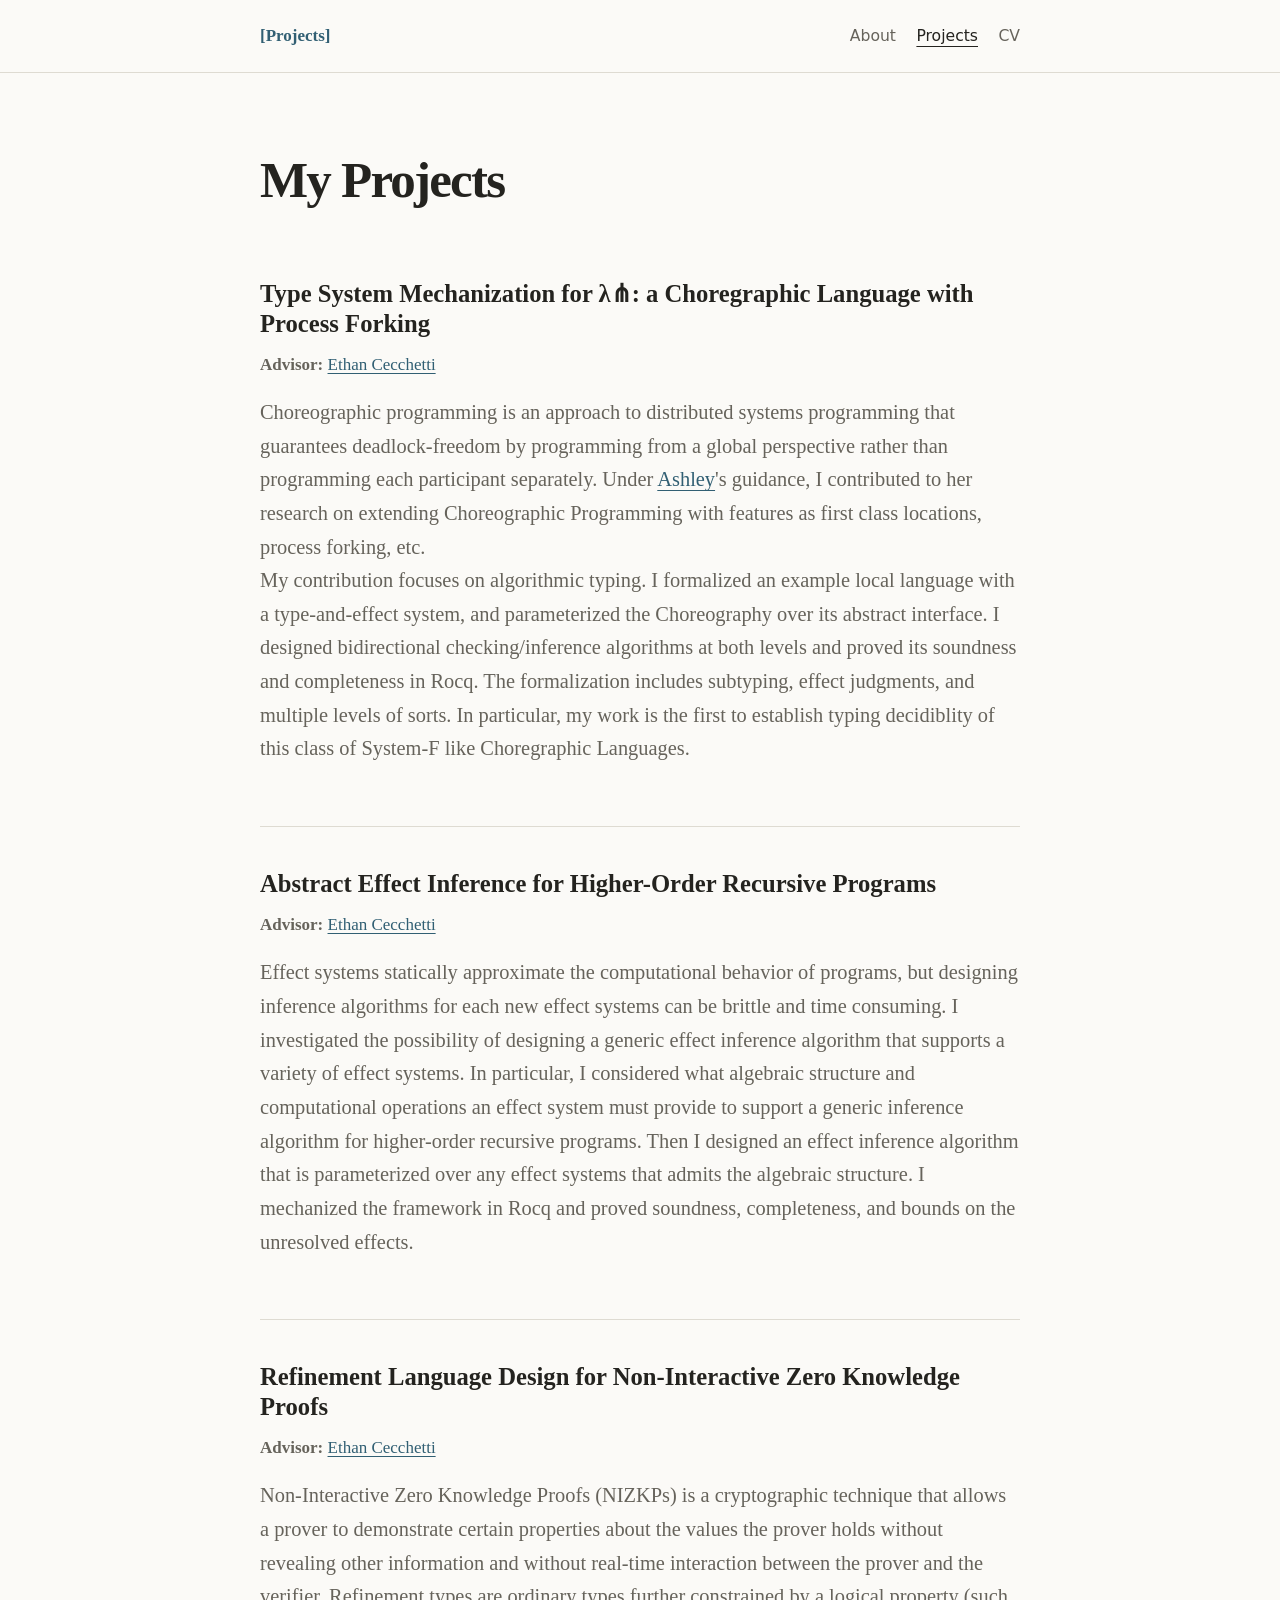
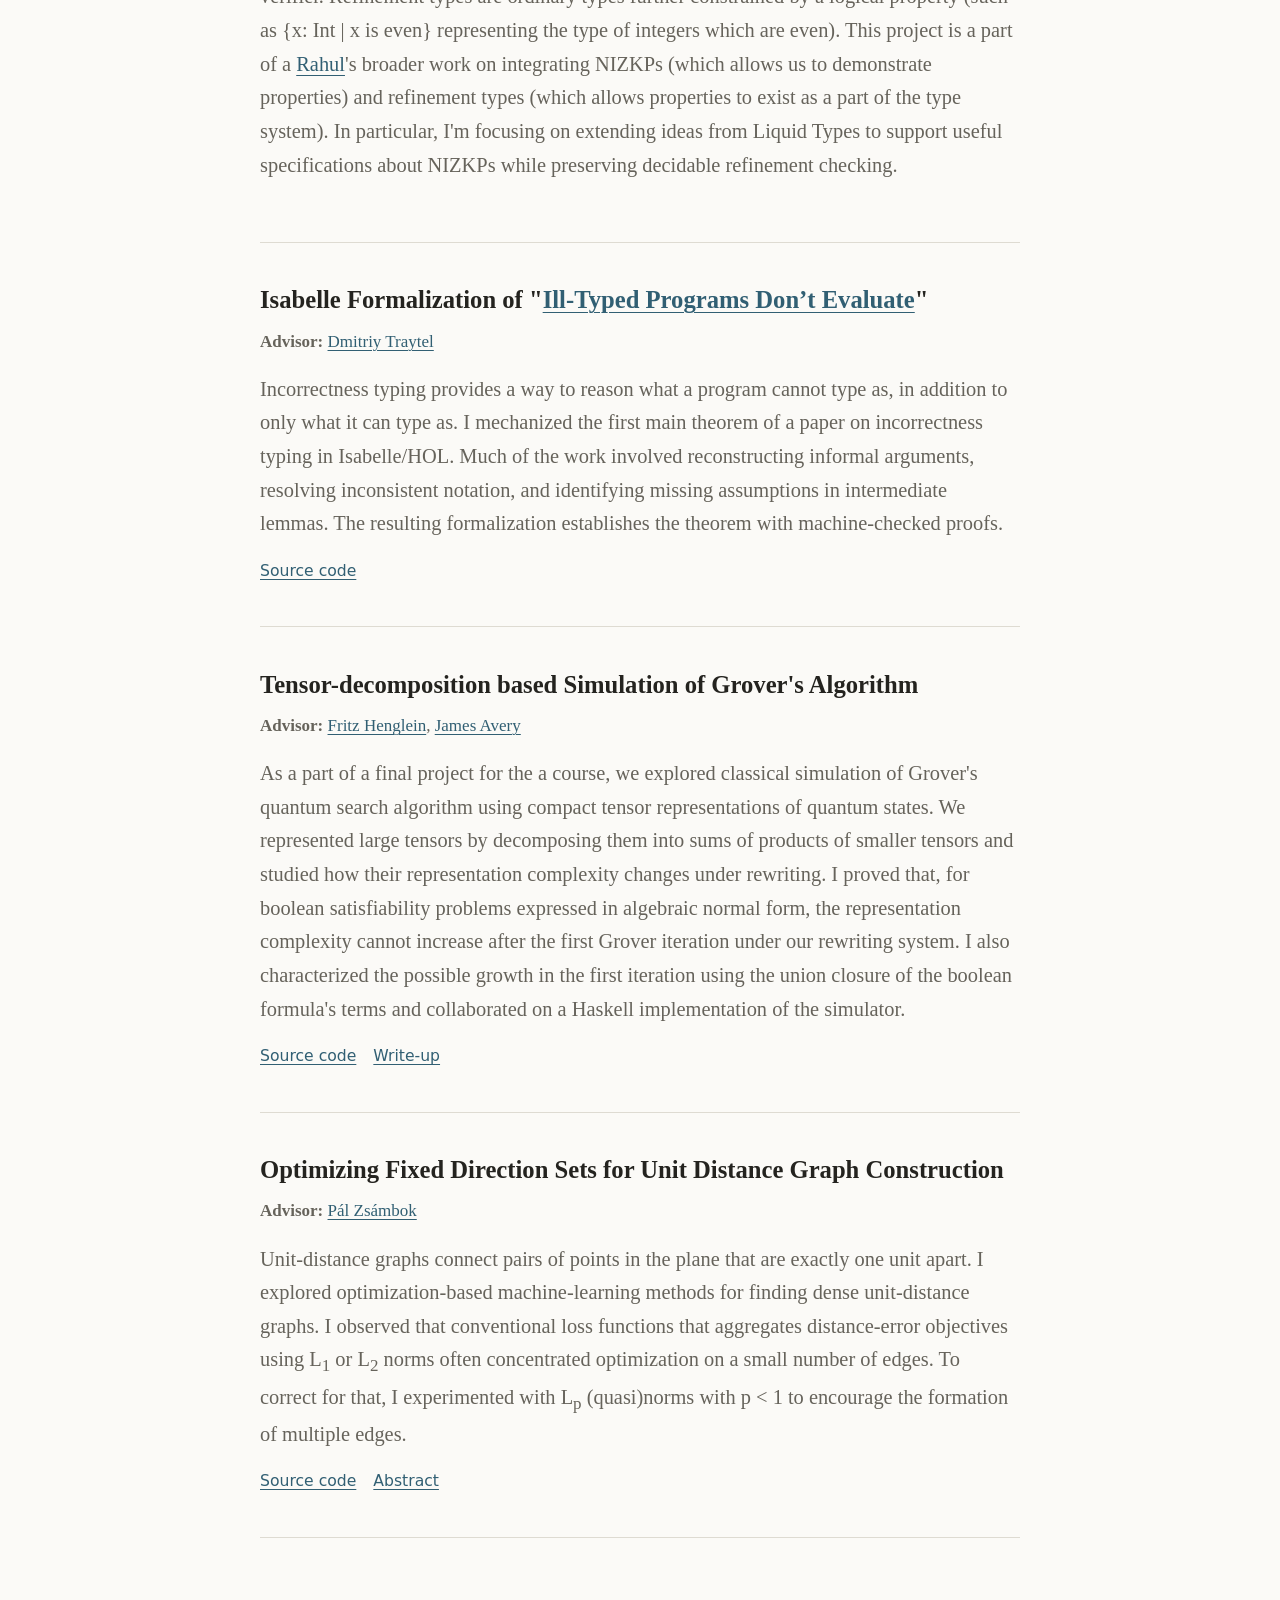
==== projects.html @ 69cb3bda "initial commit" ====
<!doctype html>
<html lang="en">

<head>
  <meta charset="utf-8">
  <meta name="viewport" content="width=device-width, initial-scale=1">
  <meta name="description" content="Projects by Your Name.">
  <title>Projects</title>
  <link rel="stylesheet" href="style.css">
</head>

<body>
  <header class="site-header">
    <div class="container header-inner">
      <span class="accent">[Projects]</span>
      <nav aria-label="Primary navigation">
        <a href="index.html">About</a>
        <a class="active" href="projects.html" aria-current="page">Projects</a>
        <a href="cv.pdf">CV</a>
      </nav>
    </div>
  </header>

  <main class="container">
    <section class="page-heading">
      <h1>My Projects</h1>
    </section>

    <section class="project-list" aria-label="Project list">
      <article class="project">
        <div class="project-heading">
          <h2>Type System Mechanization for λ⋔: a Choregraphic Language with Process Forking</h2>
          <!-- <span class="status status-active">Completed</span> -->
        </div>
        <p class="project-meta">
          <strong>Advisor:</strong> <a href="https://cecchetti.sites.cs.wisc.edu/research.html">Ethan Cecchetti</a>
        </p>
        <p>
          Choreographic programming is an approach to distributed systems programming that guarantees deadlock-freedom by programming from a global perspective rather than programming each participant separately. Under <a href="https://ashlleysam.github.io/">Ashley</a>'s guidance, I contributed to her research on extending Choreographic Programming with features as first class locations, process forking, etc. 
          <br>
          My contribution focuses on algorithmic typing. I formalized an example local language with a type-and-effect system, and parameterized the Choreography over its abstract interface. I designed bidirectional checking/inference algorithms at both levels and proved its soundness and completeness in Rocq. The formalization includes subtyping, effect judgments, and multiple levels of sorts. 
          In particular, my work is the first to establish typing decidiblity of this class of System-F like Choregraphic Languages.
        </p>
      </article>

      <article class="project">
        <div class="project-heading">
          <h2>Abstract Effect Inference for Higher-Order Recursive Programs</h2>
          <!-- <span class="status status-active">Active</span> -->
        </div>
        <p class="project-meta">
          <strong>Advisor:</strong> <a href="https://cecchetti.sites.cs.wisc.edu/research.html">Ethan Cecchetti</a>
        </p>
        <p>
          Effect systems statically approximate the computational behavior of programs, but designing inference algorithms for each new effect systems can be brittle and time consuming. I investigated the possibility of designing a generic effect inference algorithm that supports a variety of effect systems. In particular, I considered what algebraic structure and computational operations an effect system must provide to support a generic inference algorithm for higher-order recursive programs. Then I designed an effect inference algorithm that is parameterized over any effect systems that admits the algebraic structure. I mechanized the framework in Rocq and proved soundness, completeness, and bounds on the unresolved effects.
        </p>
      </article>

      <article class="project">
        <div class="project-heading">
          <h2>Refinement Language Design for Non-Interactive Zero Knowledge Proofs</h2>
          <!-- <span class="status status-active">Active</span> -->
        </div>
        <p class="project-meta">
          <strong>Advisor:</strong> <a href="https://cecchetti.sites.cs.wisc.edu/research.html">Ethan Cecchetti</a>
        </p>
        <p>
          Non-Interactive Zero Knowledge Proofs (NIZKPs) is a cryptographic technique that allows a prover to demonstrate certain properties about the values the prover holds without revealing other information and without real-time interaction between the prover and the verifier. Refinement types are ordinary types further constrained by a logical property (such as {x: Int | x is even} representing the type of integers which are even). This project is a part of a <a href="https://pages.cs.wisc.edu/~rahulk/">Rahul</a>'s broader work on integrating NIZKPs (which allows us to demonstrate properties) and refinement types (which allows properties to exist as a part of the type system). In particular, I'm focusing on extending ideas from Liquid Types to support useful specifications about NIZKPs while preserving decidable refinement checking.
        </p>
      </article>

      <article class="project">
        <div class="project-heading">
          <h2>Isabelle Formalization of "<a href="https://dl.acm.org/doi/10.1145/3632909">Ill-Typed Programs Don’t Evaluate</a>"</h2>
          <!-- <span class="status status-paused">Paused</span> -->
        </div>
        <p class="project-meta">
          <strong>Advisor:</strong> <a href="https://traytel.bitbucket.io/">Dmitriy Traytel</a>
        </p>
        <p>
          Incorrectness typing provides a way to reason what a program cannot type as, in addition to only what it can type as. I mechanized the first main theorem of a paper on incorrectness typing in Isabelle/HOL. Much of the work involved reconstructing informal arguments, resolving inconsistent notation, and identifying missing assumptions in intermediate lemmas. The resulting formalization establishes the theorem with machine-checked proofs.
        </p>
        <div class="project-links">
          <a href="https://github.com/zonghao426/two-sided-typing-isabelle">Source code</a>
        </div>
      </article>

      <article class="project">
        <div class="project-heading">
          <h2>Tensor-decomposition based Simulation of Grover's Algorithm</h2>
          <!-- <span class="status status-complete">Completed</span> -->
        </div>
        <p class="project-meta">
          <strong>Advisor:</strong> <a href="https://hjemmesider.diku.dk/~henglein/">Fritz Henglein</a>, <a href="https://research.ku.dk/search/result/profile/?id=180093">James Avery</a>
        </p>
        <p>
        As a part of a final project for the a course, we explored classical simulation of Grover's quantum search algorithm using compact tensor representations of quantum states. We represented large tensors by decomposing them into sums of products of smaller tensors and studied how their representation complexity changes under rewriting. I proved that, for boolean satisfiability problems expressed in algebraic normal form, the representation complexity cannot increase after the first Grover iteration under our rewriting system. I also characterized the possible growth in the first iteration using the union closure of the boolean formula's terms and collaborated on a Haskell implementation of the simulator.
        <div class="project-links">
          <a href="https://github.com/zonghao426/atpl25-SATsolver">Source code</a>
          <a href="ATPL_Final_Paper.pdf">Write-up</a>
        </div>
      </article>

      <article class="project">
        <div class="project-heading">
          <h2>Optimizing Fixed Direction Sets for Unit Distance Graph Construction</h2>
        </div>
        <p class="project-meta">
          <strong>Advisor:</strong> <a href="https://www.renyi.hu/munkatarsak/zsamboki-pal">Pál Zsámbok</a>
        </p>
        <p>
        Unit-distance graphs connect pairs of points in the plane that are exactly one unit apart. I explored optimization-based machine-learning methods for finding dense unit-distance graphs. I observed that conventional loss functions that aggregates distance-error objectives using L<sub>1</sub> or L<sub>2</sub> norms often concentrated optimization on a small number of edges. To correct for that, I experimented with L<sub>p</sub> (quasi)norms with p &lt; 1 to encourage the formation of multiple edges.
        <div class="project-links">
          <a href="https://github.com/zonghao426/atpl25-SATsolver">Source code</a>
          <a href="https://meetings.ams.org/math/jmm2025/meetingapp.cgi/Paper/42887">Abstract</a>
        </div>
      </article>

    </section>
  </main>

</body>

</html>
---- style.css ----
:root {
  --background: #fbfaf7;
  --surface: #ffffff;
  --text: #24231f;
  --muted: #66635b;
  --border: #dedbd2;
  --accent: #315f73;
  --accent-hover: #193f50;
  --active-bg: #e9f0f2;
  --paused-bg: #f3ecdb;
  --complete-bg: #e7efe8;
  --max-width: 760px;
}

* {
  box-sizing: border-box;
}

html {
  font-size: 17px;
}

body {
  margin: 0;
  background: var(--background);
  color: var(--text);
  font-family: Georgia, "Times New Roman", serif;
  line-height: 1.65;
}

a {
  color: var(--accent);
  text-decoration-thickness: 1px;
  text-underline-offset: 0.18em;
}

a:hover {
  color: var(--accent-hover);
}

.accent {
  font-weight: bold;
  color: var(--accent);
}

.container {
  width: min(calc(100% - 2rem), var(--max-width));
  margin-inline: auto;
}

.site-header {
  border-bottom: 1px solid var(--border);
  background: rgba(251, 250, 247, 0.95);
}

.header-inner {
  min-height: 4.25rem;
  display: flex;
  align-items: center;
  justify-content: space-between;
  gap: 1rem;
}

.site-title {
  color: var(--text);
  font-weight: 700;
  text-decoration: none;
}

nav {
  display: flex;
  gap: 1.2rem;
  font-family: ui-sans-serif, system-ui, sans-serif;
  font-size: 0.92rem;
}

nav a {
  color: var(--muted);
  text-decoration: none;
}

nav a:hover,
nav a.active {
  color: var(--text);
}

nav a.active {
  text-decoration: underline;
  text-underline-offset: 0.35em;
}

main {
  padding-block: 4.5rem 3rem;
}

section {
  margin-bottom: 3.5rem;
}

.intro {
  margin-bottom: 5rem;
}

.eyebrow {
  margin: 0 0 0.75rem;
  color: var(--accent);
  font-family: ui-sans-serif, system-ui, sans-serif;
  font-size: 0.78rem;
  font-weight: 700;
  letter-spacing: 0.09em;
  text-transform: uppercase;
}

h1,
h2 {
  line-height: 1.2;
}

h1 {
  margin: 0 0 1rem;
  font-size: 3rem;
  letter-spacing: -0.035em;
}

h1 span {
  color: var(--accent);
}

h2 {
  margin: 0 0 1rem;
  font-size: 1.45rem;
}

h2 span {
  color: var(--accent);
}

p {
  color: var(--muted);
  margin: 0 0 1rem;
  font-size : 1.2rem;
}

.link-row,
.project-links {
  display: flex;
  flex-wrap: wrap;
  gap: 1rem;
  font-family: ui-sans-serif, system-ui, sans-serif;
  font-size: 0.92rem;
}

.link-row {
  margin-top: 1.5rem;
}

.plain-list {
  padding-left: 1.2rem;
}

.currently {
  margin: 0;
}

.currently div {
  display: grid;
  grid-template-columns: 7rem 1fr;
  gap: 1rem;
  padding-block: 0.65rem;
  border-bottom: 1px solid var(--border);
}

.currently dt {
  color: var(--muted);
  font-family: ui-sans-serif, system-ui, sans-serif;
  font-size: 0.9rem;
}

.currently dd {
  margin: 0;
}

.page-heading {
  margin-bottom: 4rem;
}

.project-list {
  display: grid;
  gap: 2.5rem;
}

.project {
  padding-bottom: 2.5rem;
  border-bottom: 1px solid var(--border);
}

.project-heading {
  display: flex;
  align-items: baseline;
  justify-content: space-between;
  gap: 1rem;
  margin-bottom: 0.75rem;
}

.project-heading h2 {
  margin: 0;
}

.status {
  flex: none;
  border-radius: 999px;
  padding: 0.18rem 0.6rem;
  font-family: ui-sans-serif, system-ui, sans-serif;
  font-size: 0.72rem;
  font-weight: 700;
}

.status-active {
  background: var(--active-bg);
}

.status-paused {
  background: var(--paused-bg);
}

.status-complete {
  background: var(--complete-bg);
}

.project-meta {
  color: var(--muted);
  font-size: 1rem;
}

.site-footer {
  padding-block: 2rem 3rem;
  border-top: 1px solid var(--border);
  color: var(--muted);
  font-family: ui-sans-serif, system-ui, sans-serif;
  font-size: 0.82rem;
}

@media (max-width: 560px) {
  .header-inner {
    align-items: flex-start;
    flex-direction: column;
    padding-block: 1rem;
  }

  main {
    padding-top: 3rem;
  }

  .currently div {
    grid-template-columns: 1fr;
    gap: 0.15rem;
  }

  .project-heading {
    align-items: flex-start;
    flex-direction: column;
    gap: 0.5rem;
  }
}
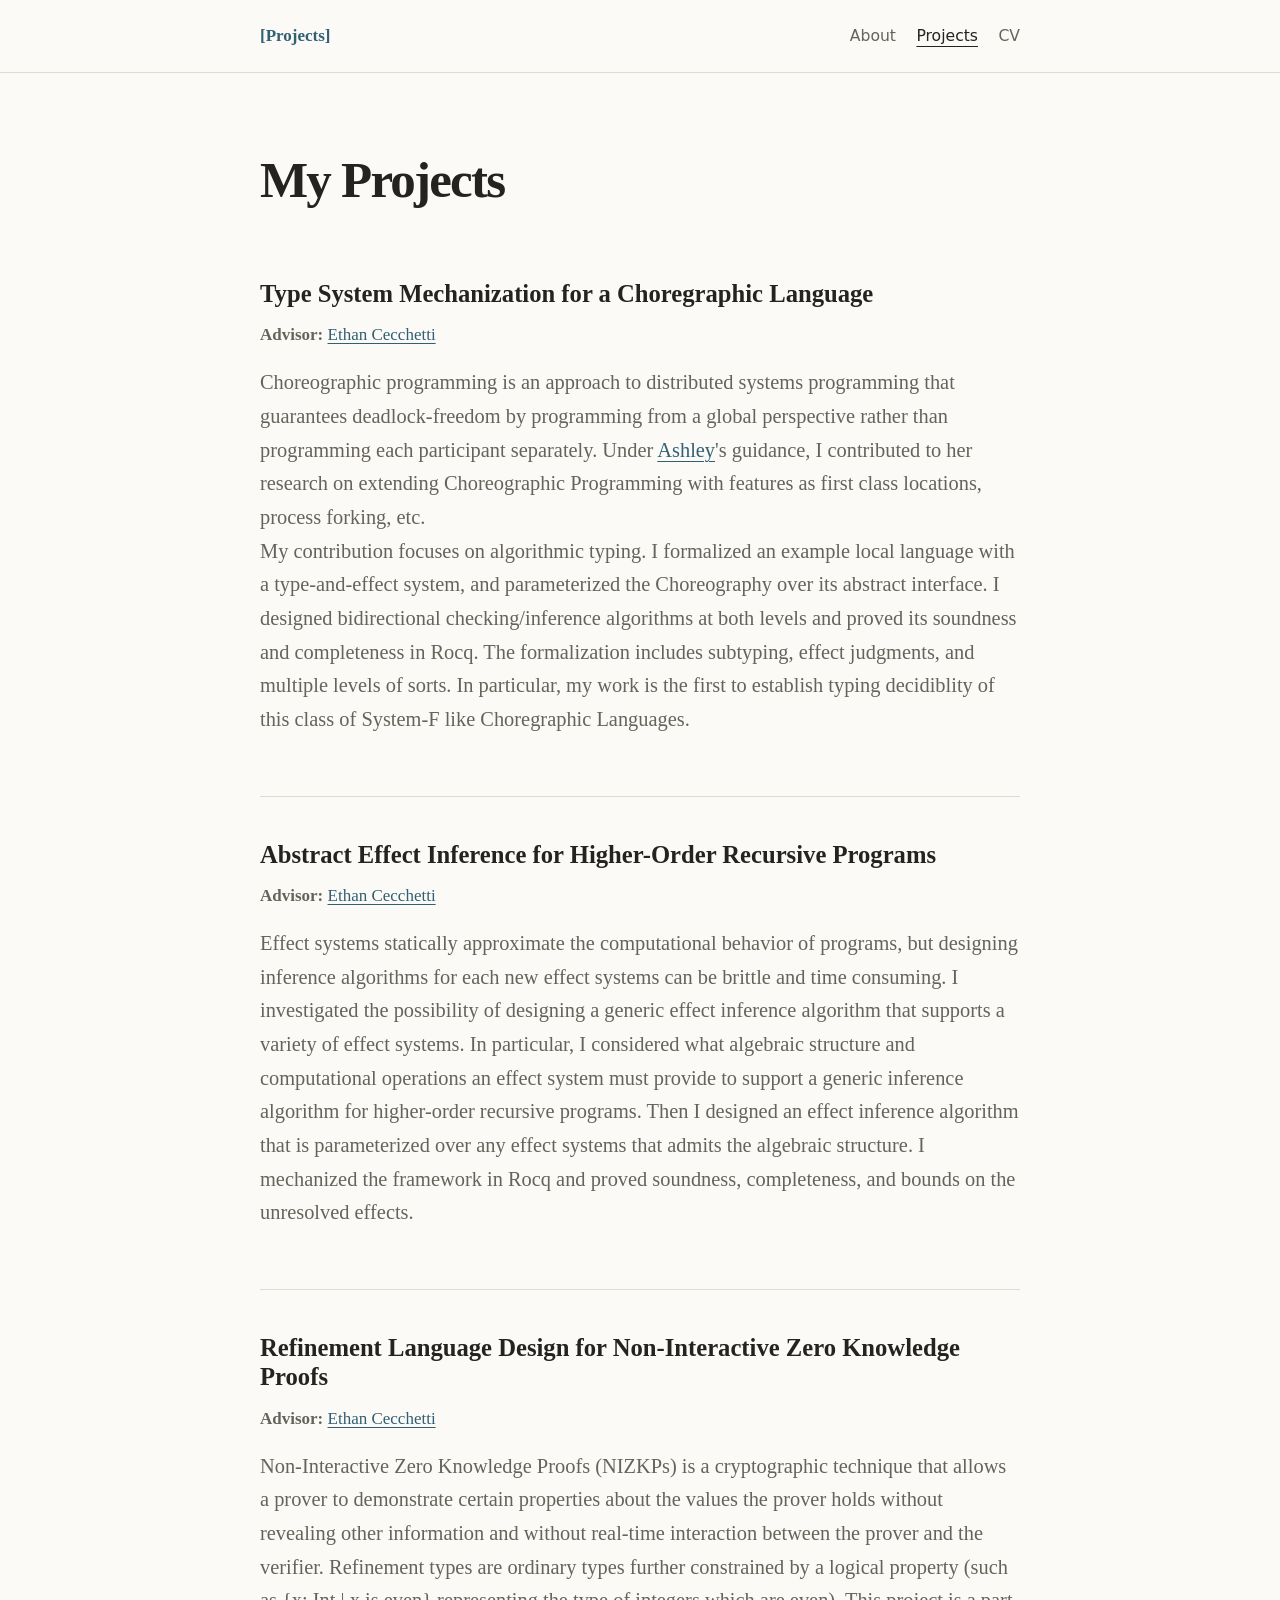
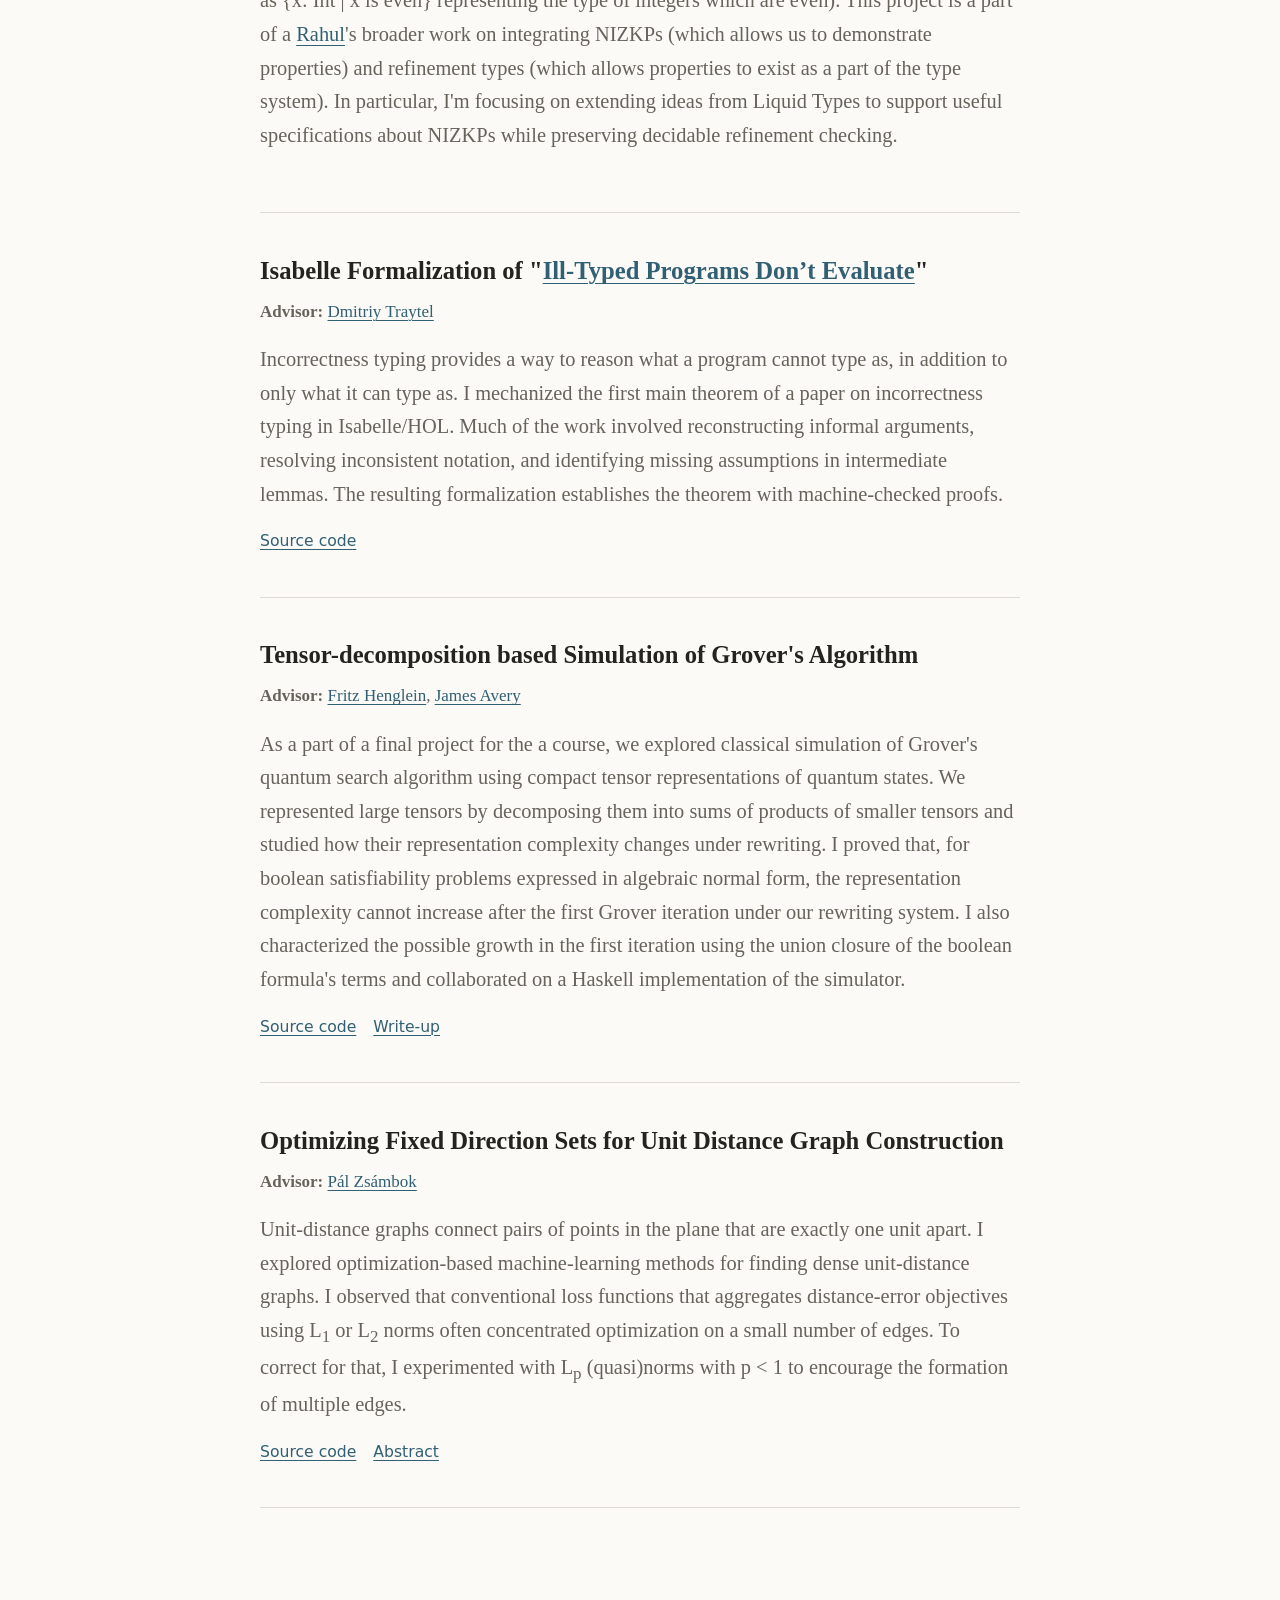
==== commit 7ce183d2: "Simplify project title in projects.html" ====
--- a/projects.html
+++ b/projects.html
@@ -29,7 +29,7 @@
     <section class="project-list" aria-label="Project list">
       <article class="project">
         <div class="project-heading">
-          <h2>Type System Mechanization for λ⋔: a Choregraphic Language with Process Forking</h2>
+          <h2>Type System Mechanization for a Choregraphic Language</h2>
           <!-- <span class="status status-active">Completed</span> -->
         </div>
         <p class="project-meta">
@@ -121,4 +121,4 @@
 
 </body>
 
-</html>+</html>
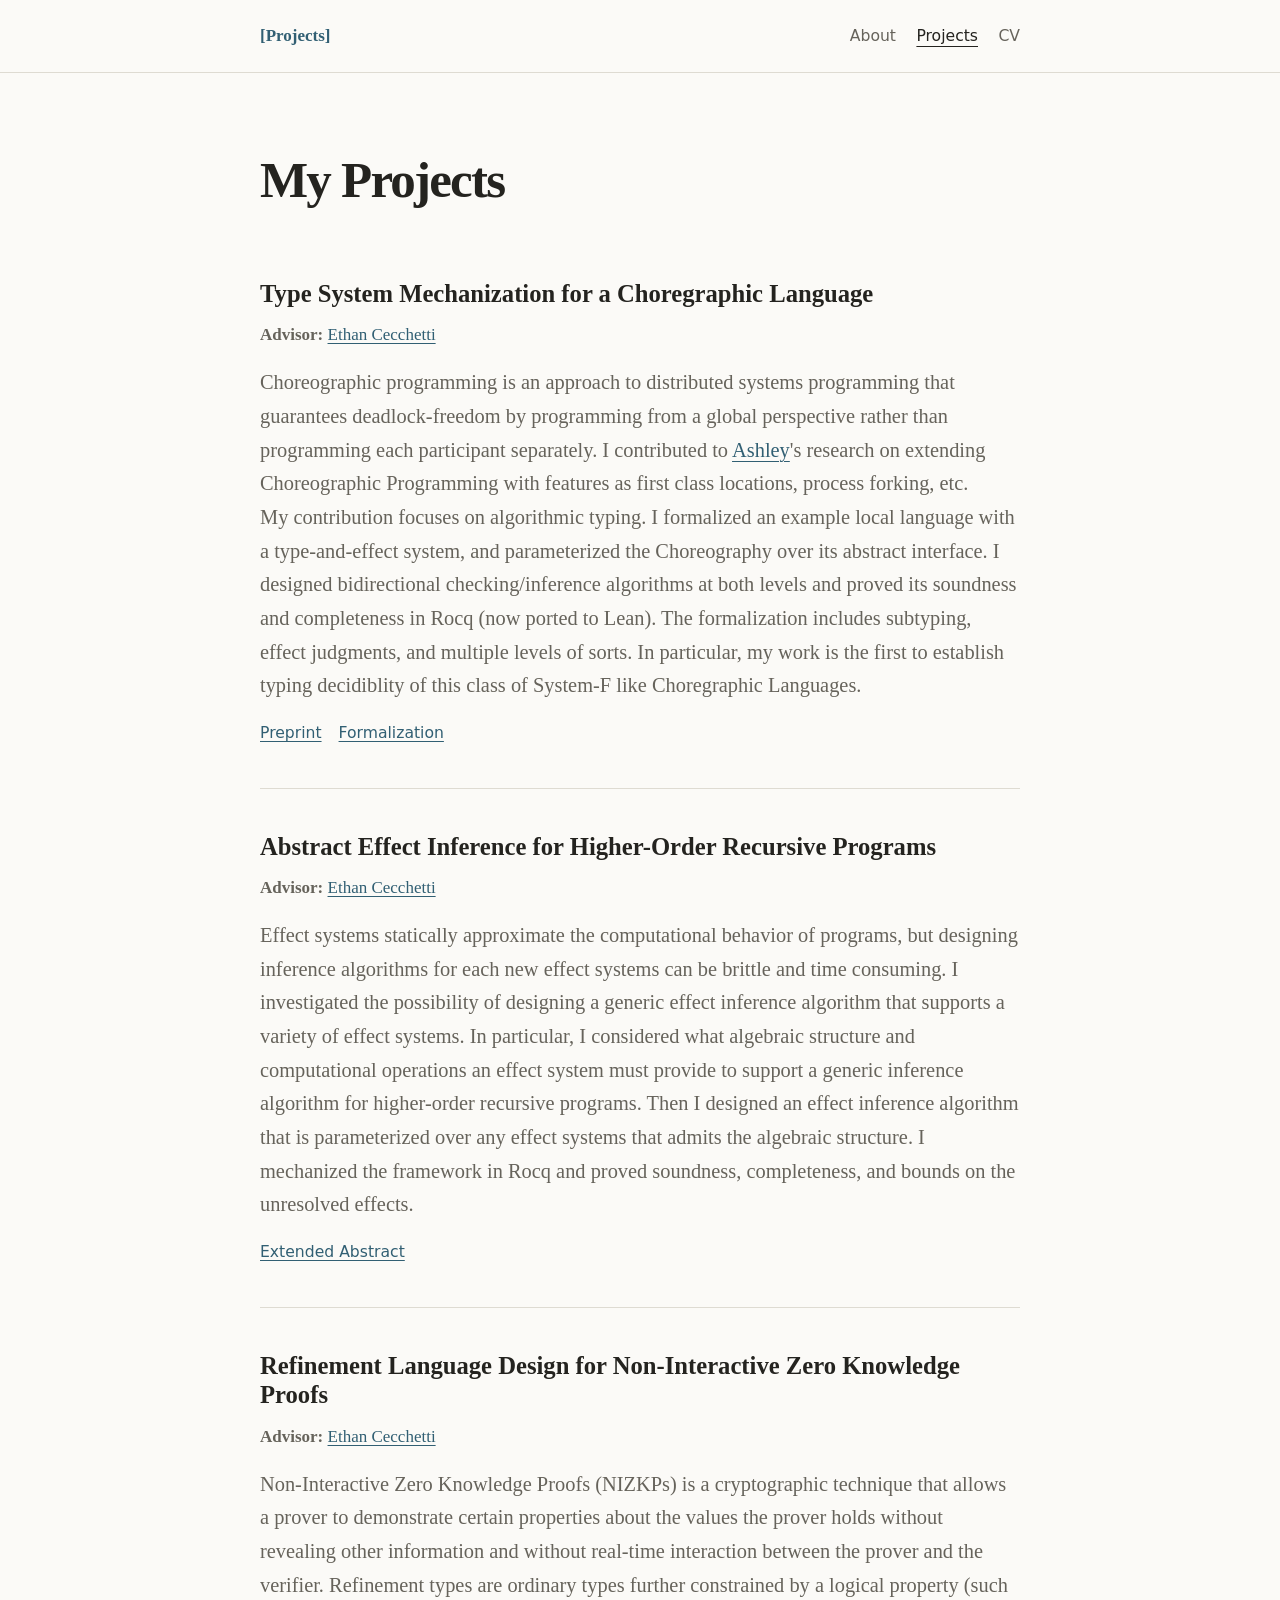
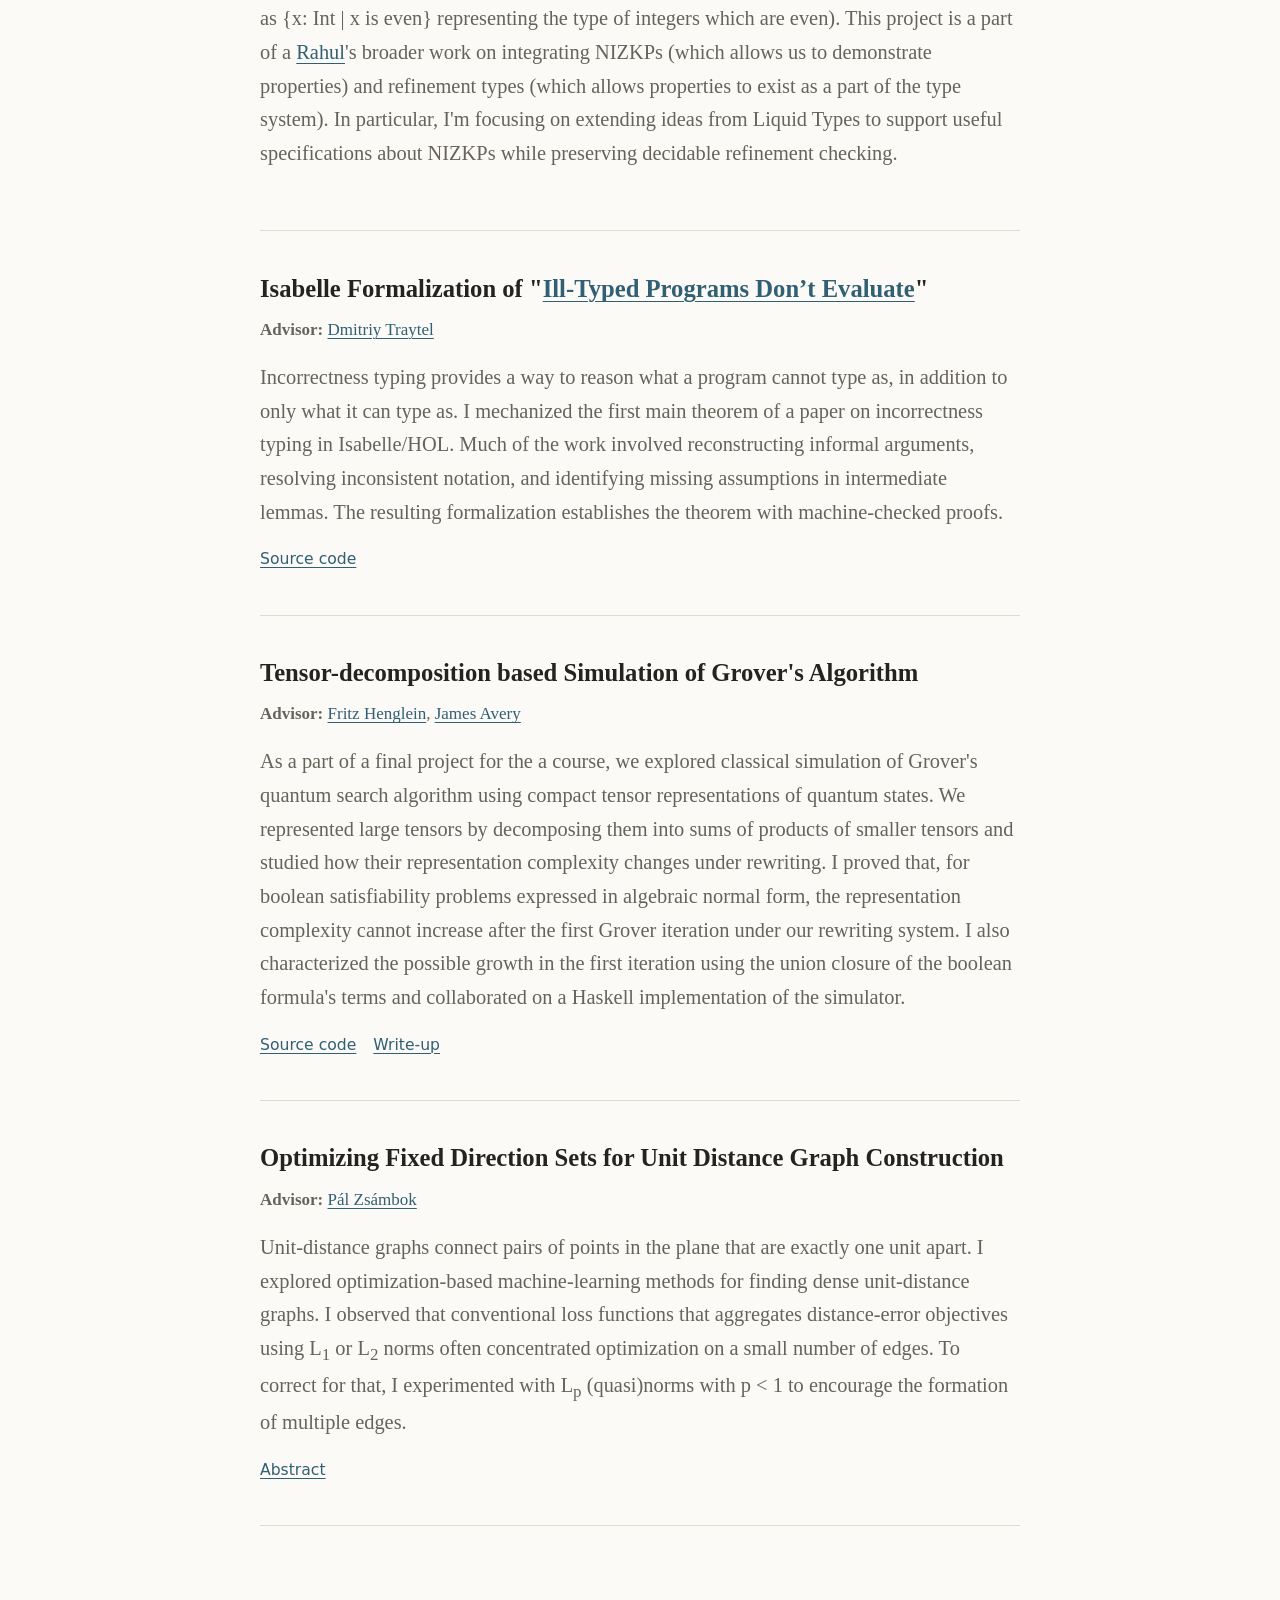
==== commit 172bb34e: "add effect inference extend abstract, minor formatting" ====
--- a/projects.html
+++ b/projects.html
@@ -36,11 +36,19 @@
           <strong>Advisor:</strong> <a href="https://cecchetti.sites.cs.wisc.edu/research.html">Ethan Cecchetti</a>
         </p>
         <p>
-          Choreographic programming is an approach to distributed systems programming that guarantees deadlock-freedom by programming from a global perspective rather than programming each participant separately. Under <a href="https://ashlleysam.github.io/">Ashley</a>'s guidance, I contributed to her research on extending Choreographic Programming with features as first class locations, process forking, etc. 
+          Choreographic programming is an approach to distributed systems programming that guarantees deadlock-freedom by programming from a global perspective rather than programming each participant separately. 
+          I contributed to <a href="https://ashlleysam.github.io/">Ashley</a>'s research on extending Choreographic Programming with features as first class locations, process forking, etc. 
           <br>
-          My contribution focuses on algorithmic typing. I formalized an example local language with a type-and-effect system, and parameterized the Choreography over its abstract interface. I designed bidirectional checking/inference algorithms at both levels and proved its soundness and completeness in Rocq. The formalization includes subtyping, effect judgments, and multiple levels of sorts. 
+          My contribution focuses on algorithmic typing. 
+          I formalized an example local language with a type-and-effect system, and parameterized the Choreography over its abstract interface. 
+          I designed bidirectional checking/inference algorithms at both levels and proved its soundness and completeness in Rocq (now ported to Lean). 
+          The formalization includes subtyping, effect judgments, and multiple levels of sorts. 
           In particular, my work is the first to establish typing decidiblity of this class of System-F like Choregraphic Languages.
         </p>
+        <div class="project-links">
+          <a href="https://arxiv.org/abs/2605.23031">Preprint</a>
+          <a href="https://zenodo.org/records/24294001">Formalization</a>
+        </div>
       </article>
 
       <article class="project">
@@ -52,8 +60,15 @@
           <strong>Advisor:</strong> <a href="https://cecchetti.sites.cs.wisc.edu/research.html">Ethan Cecchetti</a>
         </p>
         <p>
-          Effect systems statically approximate the computational behavior of programs, but designing inference algorithms for each new effect systems can be brittle and time consuming. I investigated the possibility of designing a generic effect inference algorithm that supports a variety of effect systems. In particular, I considered what algebraic structure and computational operations an effect system must provide to support a generic inference algorithm for higher-order recursive programs. Then I designed an effect inference algorithm that is parameterized over any effect systems that admits the algebraic structure. I mechanized the framework in Rocq and proved soundness, completeness, and bounds on the unresolved effects.
+          Effect systems statically approximate the computational behavior of programs, but designing inference algorithms for each new effect systems can be brittle and time consuming. 
+          I investigated the possibility of designing a generic effect inference algorithm that supports a variety of effect systems. 
+          In particular, I considered what algebraic structure and computational operations an effect system must provide to support a generic inference algorithm for higher-order recursive programs. 
+          Then I designed an effect inference algorithm that is parameterized over any effect systems that admits the algebraic structure. 
+          I mechanized the framework in Rocq and proved soundness, completeness, and bounds on the unresolved effects.
         </p>
+        <div class="project-links">
+          <a href="abstract_effect_infer.pdf">Extended Abstract</a>
+        </div>
       </article>
 
       <article class="project">
@@ -65,7 +80,10 @@
           <strong>Advisor:</strong> <a href="https://cecchetti.sites.cs.wisc.edu/research.html">Ethan Cecchetti</a>
         </p>
         <p>
-          Non-Interactive Zero Knowledge Proofs (NIZKPs) is a cryptographic technique that allows a prover to demonstrate certain properties about the values the prover holds without revealing other information and without real-time interaction between the prover and the verifier. Refinement types are ordinary types further constrained by a logical property (such as {x: Int | x is even} representing the type of integers which are even). This project is a part of a <a href="https://pages.cs.wisc.edu/~rahulk/">Rahul</a>'s broader work on integrating NIZKPs (which allows us to demonstrate properties) and refinement types (which allows properties to exist as a part of the type system). In particular, I'm focusing on extending ideas from Liquid Types to support useful specifications about NIZKPs while preserving decidable refinement checking.
+          Non-Interactive Zero Knowledge Proofs (NIZKPs) is a cryptographic technique that allows a prover to demonstrate certain properties about the values the prover holds without revealing other information and without real-time interaction between the prover and the verifier. 
+          Refinement types are ordinary types further constrained by a logical property (such as {x: Int | x is even} representing the type of integers which are even). 
+          This project is a part of a <a href="https://pages.cs.wisc.edu/~rahulk/">Rahul</a>'s broader work on integrating NIZKPs (which allows us to demonstrate properties) and refinement types (which allows properties to exist as a part of the type system). 
+          In particular, I'm focusing on extending ideas from Liquid Types to support useful specifications about NIZKPs while preserving decidable refinement checking.
         </p>
       </article>
 
@@ -78,7 +96,10 @@
           <strong>Advisor:</strong> <a href="https://traytel.bitbucket.io/">Dmitriy Traytel</a>
         </p>
         <p>
-          Incorrectness typing provides a way to reason what a program cannot type as, in addition to only what it can type as. I mechanized the first main theorem of a paper on incorrectness typing in Isabelle/HOL. Much of the work involved reconstructing informal arguments, resolving inconsistent notation, and identifying missing assumptions in intermediate lemmas. The resulting formalization establishes the theorem with machine-checked proofs.
+          Incorrectness typing provides a way to reason what a program cannot type as, in addition to only what it can type as. 
+          I mechanized the first main theorem of a paper on incorrectness typing in Isabelle/HOL. 
+          Much of the work involved reconstructing informal arguments, resolving inconsistent notation, and identifying missing assumptions in intermediate lemmas. 
+          The resulting formalization establishes the theorem with machine-checked proofs.
         </p>
         <div class="project-links">
           <a href="https://github.com/zonghao426/two-sided-typing-isabelle">Source code</a>
@@ -94,7 +115,10 @@
           <strong>Advisor:</strong> <a href="https://hjemmesider.diku.dk/~henglein/">Fritz Henglein</a>, <a href="https://research.ku.dk/search/result/profile/?id=180093">James Avery</a>
         </p>
         <p>
-        As a part of a final project for the a course, we explored classical simulation of Grover's quantum search algorithm using compact tensor representations of quantum states. We represented large tensors by decomposing them into sums of products of smaller tensors and studied how their representation complexity changes under rewriting. I proved that, for boolean satisfiability problems expressed in algebraic normal form, the representation complexity cannot increase after the first Grover iteration under our rewriting system. I also characterized the possible growth in the first iteration using the union closure of the boolean formula's terms and collaborated on a Haskell implementation of the simulator.
+        As a part of a final project for the a course, we explored classical simulation of Grover's quantum search algorithm using compact tensor representations of quantum states. 
+        We represented large tensors by decomposing them into sums of products of smaller tensors and studied how their representation complexity changes under rewriting. 
+        I proved that, for boolean satisfiability problems expressed in algebraic normal form, the representation complexity cannot increase after the first Grover iteration under our rewriting system. 
+        I also characterized the possible growth in the first iteration using the union closure of the boolean formula's terms and collaborated on a Haskell implementation of the simulator.
         <div class="project-links">
           <a href="https://github.com/zonghao426/atpl25-SATsolver">Source code</a>
           <a href="ATPL_Final_Paper.pdf">Write-up</a>
@@ -109,9 +133,10 @@
           <strong>Advisor:</strong> <a href="https://www.renyi.hu/munkatarsak/zsamboki-pal">Pál Zsámbok</a>
         </p>
         <p>
-        Unit-distance graphs connect pairs of points in the plane that are exactly one unit apart. I explored optimization-based machine-learning methods for finding dense unit-distance graphs. I observed that conventional loss functions that aggregates distance-error objectives using L<sub>1</sub> or L<sub>2</sub> norms often concentrated optimization on a small number of edges. To correct for that, I experimented with L<sub>p</sub> (quasi)norms with p &lt; 1 to encourage the formation of multiple edges.
+        Unit-distance graphs connect pairs of points in the plane that are exactly one unit apart. 
+        I explored optimization-based machine-learning methods for finding dense unit-distance graphs. I observed that conventional loss functions that aggregates distance-error objectives using L<sub>1</sub> or L<sub>2</sub> norms often concentrated optimization on a small number of edges. 
+        To correct for that, I experimented with L<sub>p</sub> (quasi)norms with p &lt; 1 to encourage the formation of multiple edges.
         <div class="project-links">
-          <a href="https://github.com/zonghao426/atpl25-SATsolver">Source code</a>
           <a href="https://meetings.ams.org/math/jmm2025/meetingapp.cgi/Paper/42887">Abstract</a>
         </div>
       </article>
